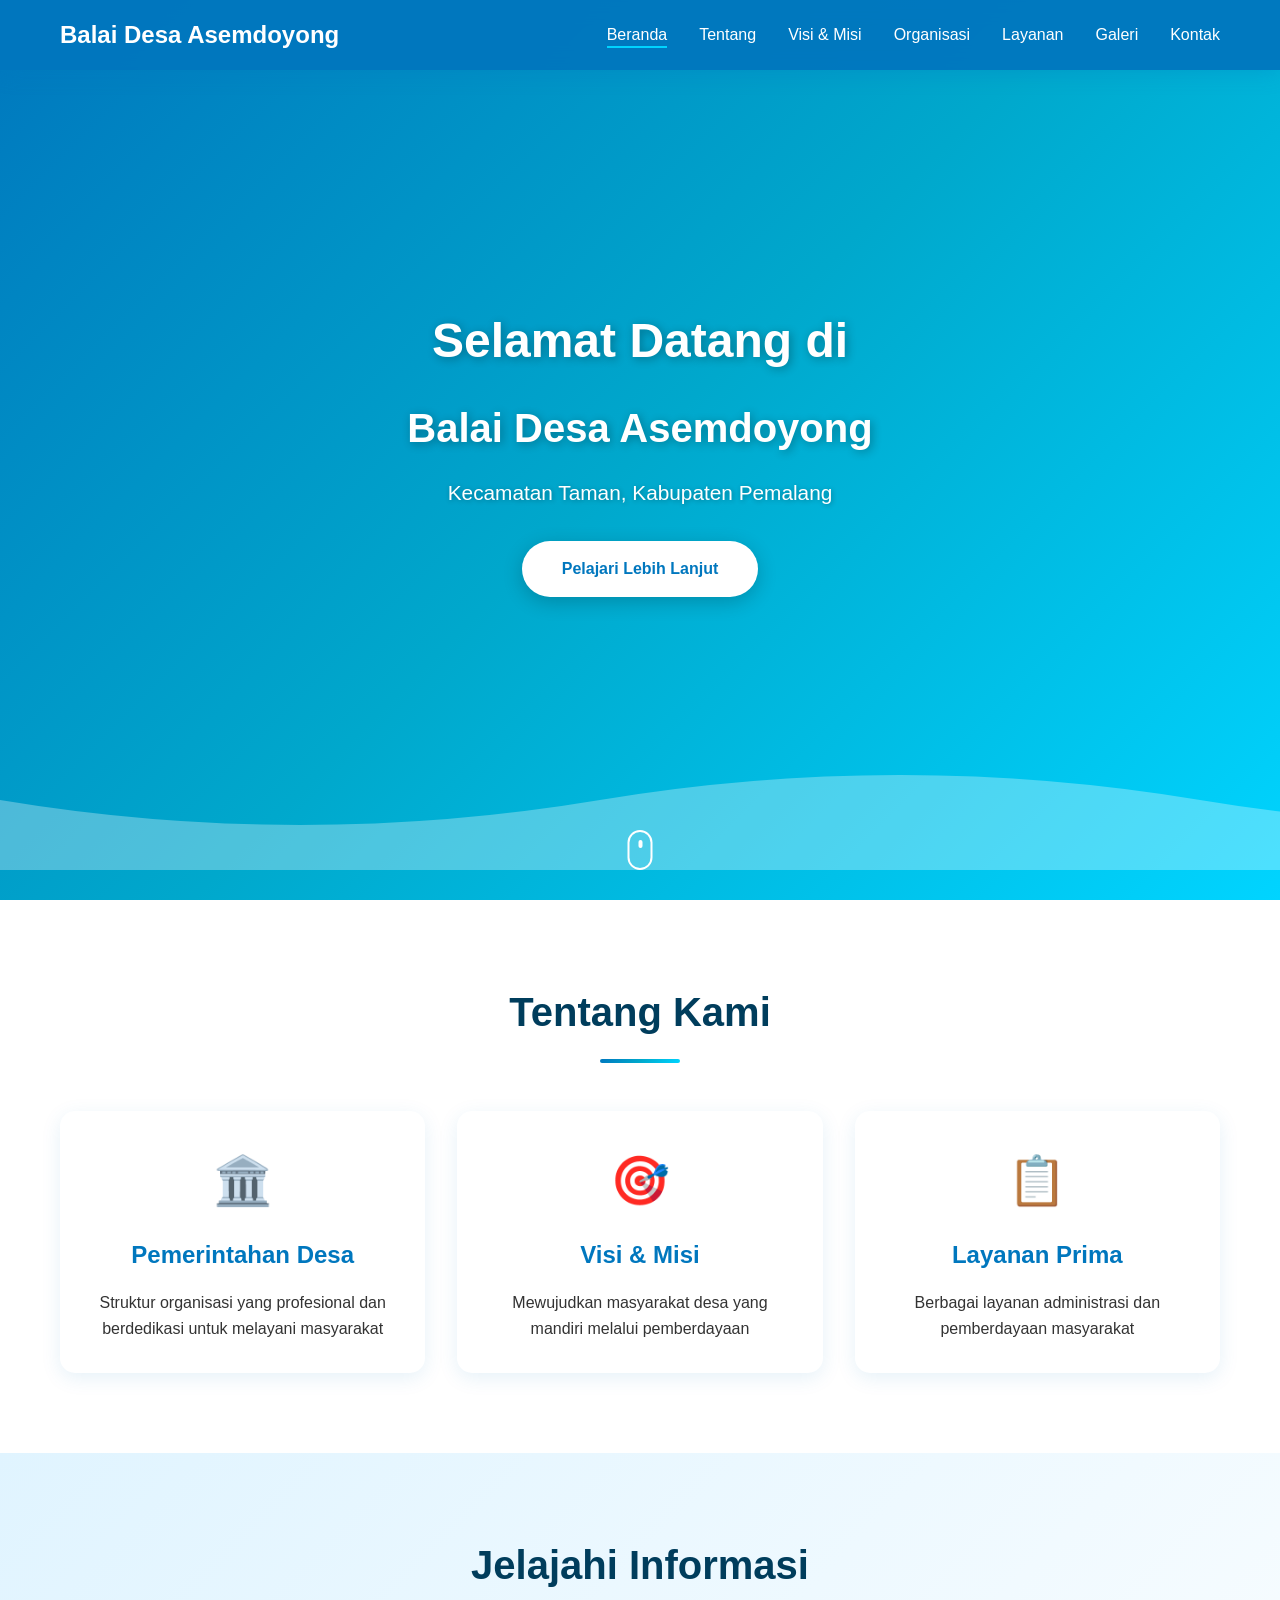
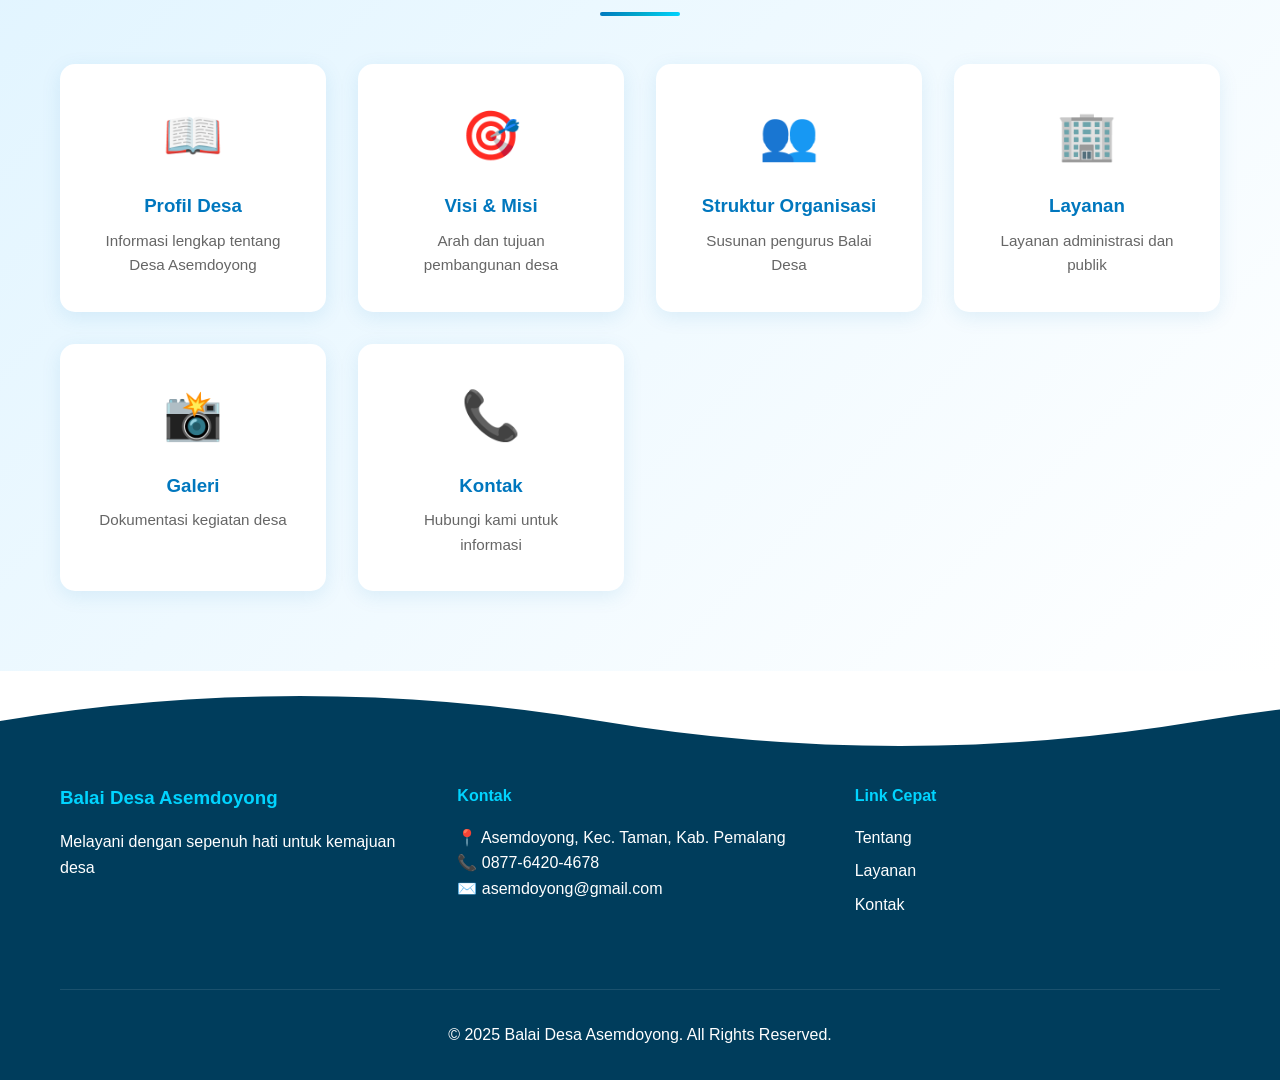
==== index.html @ 0c86f4a2 "first commit" ====
<!DOCTYPE html>
<html lang="id">
<head>
    <meta charset="UTF-8">
    <meta name="viewport" content="width=device-width, initial-scale=1.0">
    <title>Balai Desa Asemdoyong</title>
    <link rel="stylesheet" href="assets/css/style.css">
</head>
<body>
    <!-- Navbar -->
    <nav class="navbar">
        <div class="container">
            <div class="nav-brand">
                <h2>Balai Desa Asemdoyong</h2>
            </div>
            <button class="nav-toggle" id="navToggle">
                <span></span>
                <span></span>
                <span></span>
            </button>
            <ul class="nav-menu" id="navMenu">
                <li><a href="index.html" class="active">Beranda</a></li>
                <li><a href="pages/about.html">Tentang</a></li>
                <li><a href="pages/visi-misi.html">Visi & Misi</a></li>
                <li><a href="pages/organisasi.html">Organisasi</a></li>
                <li><a href="pages/layanan.html">Layanan</a></li>
                <li><a href="pages/galeri.html">Galeri</a></li>
                <li><a href="pages/kontak.html">Kontak</a></li>
            </ul>
        </div>
    </nav>

    <!-- Hero Section -->
    <section class="hero">
        <div class="wave-bg"></div>
        <div class="bubbles">
            <div class="bubble"></div>
            <div class="bubble"></div>
            <div class="bubble"></div>
            <div class="bubble"></div>
            <div class="bubble"></div>
            <div class="bubble"></div>
        </div>
        <div class="hero-content">
            <h1 class="fade-in">Selamat Datang di</h1>
            <h2 class="fade-in-delay">Balai Desa Asemdoyong</h2>
            <p class="fade-in-delay-2">Kecamatan Taman, Kabupaten Pemalang</p>
            <a href="pages/about.html" class="btn-primary fade-in-delay-3">Pelajari Lebih Lanjut</a>
        </div>
        <div class="scroll-indicator">
            <div class="mouse"></div>
        </div>
    </section>

    <!-- Highlight Section -->
    <section class="highlight">
        <div class="container">
            <h2 class="section-title">Tentang Kami</h2>
            <div class="highlight-grid">
                <div class="highlight-card">
                    <div class="icon">🏛️</div>
                    <h3>Pemerintahan Desa</h3>
                    <p>Struktur organisasi yang profesional dan berdedikasi untuk melayani masyarakat</p>
                </div>
                <div class="highlight-card">
                    <div class="icon">🎯</div>
                    <h3>Visi & Misi</h3>
                    <p>Mewujudkan masyarakat desa yang mandiri melalui pemberdayaan</p>
                </div>
                <div class="highlight-card">
                    <div class="icon">📋</div>
                    <h3>Layanan Prima</h3>
                    <p>Berbagai layanan administrasi dan pemberdayaan masyarakat</p>
                </div>
            </div>
        </div>
    </section>

    <!-- Menu Section -->
    <section class="menu-section">
        <div class="container">
            <h2 class="section-title">Jelajahi Informasi</h2>
            <div class="menu-grid">
                <a href="pages/about.html" class="menu-card">
                    <div class="menu-icon">📖</div>
                    <h3>Profil Desa</h3>
                    <p>Informasi lengkap tentang Desa Asemdoyong</p>
                </a>
                <a href="pages/visi-misi.html" class="menu-card">
                    <div class="menu-icon">🎯</div>
                    <h3>Visi & Misi</h3>
                    <p>Arah dan tujuan pembangunan desa</p>
                </a>
                <a href="pages/organisasi.html" class="menu-card">
                    <div class="menu-icon">👥</div>
                    <h3>Struktur Organisasi</h3>
                    <p>Susunan pengurus Balai Desa</p>
                </a>
                <a href="pages/layanan.html" class="menu-card">
                    <div class="menu-icon">🏢</div>
                    <h3>Layanan</h3>
                    <p>Layanan administrasi dan publik</p>
                </a>
                <a href="pages/galeri.html" class="menu-card">
                    <div class="menu-icon">📸</div>
                    <h3>Galeri</h3>
                    <p>Dokumentasi kegiatan desa</p>
                </a>
                <a href="pages/kontak.html" class="menu-card">
                    <div class="menu-icon">📞</div>
                    <h3>Kontak</h3>
                    <p>Hubungi kami untuk informasi</p>
                </a>
            </div>
        </div>
    </section>

    <!-- Footer -->
    <footer class="footer">
        <div class="wave-footer"></div>
        <div class="container">
            <div class="footer-content">
                <div class="footer-section">
                    <h3>Balai Desa Asemdoyong</h3>
                    <p>Melayani dengan sepenuh hati untuk kemajuan desa</p>
                </div>
                <div class="footer-section">
                    <h4>Kontak</h4>
                    <p>📍 Asemdoyong, Kec. Taman, Kab. Pemalang</p>
                    <p>📞 0877-6420-4678</p>
                    <p>✉️ asemdoyong@gmail.com</p>
                </div>
                <div class="footer-section">
                    <h4>Link Cepat</h4>
                    <ul>
                        <li><a href="pages/about.html">Tentang</a></li>
                        <li><a href="pages/layanan.html">Layanan</a></li>
                        <li><a href="pages/kontak.html">Kontak</a></li>
                    </ul>
                </div>
            </div>
            <div class="footer-bottom">
                <p>&copy; 2025 Balai Desa Asemdoyong. All Rights Reserved.</p>
            </div>
        </div>
    </footer>

    <script src="assets/js/script.js"></script>
</body>
</html>
---- assets/css/style.css ----
/* Reset & Base */
* {
    margin: 0;
    padding: 0;
    box-sizing: border-box;
}

:root {
    --primary: #0077be;
    --secondary: #00a8cc;
    --accent: #00d4ff;
    --dark: #003d5c;
    --light: #e0f4ff;
    --white: #ffffff;
    --gradient: linear-gradient(135deg, #0077be 0%, #00a8cc 50%, #00d4ff 100%);
}

body {
    font-family: 'Segoe UI', Tahoma, Geneva, Verdana, sans-serif;
    color: #333;
    overflow-x: hidden;
    line-height: 1.6;
}

.container {
    max-width: 1200px;
    margin: 0 auto;
    padding: 0 20px;
}

/* Navbar */
.navbar {
    position: fixed;
    top: 0;
    width: 100%;
    background: rgba(0, 119, 190, 0.95);
    backdrop-filter: blur(10px);
    z-index: 1000;
    box-shadow: 0 2px 20px rgba(0, 119, 190, 0.3);
}

.navbar .container {
    display: flex;
    justify-content: space-between;
    align-items: center;
    padding: 1rem 20px;
}

.nav-brand h2 {
    color: var(--white);
    font-size: 1.5rem;
}

.nav-menu {
    display: flex;
    list-style: none;
    gap: 2rem;
}

.nav-menu a {
    color: var(--white);
    text-decoration: none;
    font-weight: 500;
    transition: all 0.3s;
    position: relative;
}

.nav-menu a::after {
    content: '';
    position: absolute;
    bottom: -5px;
    left: 0;
    width: 0;
    height: 2px;
    background: var(--accent);
    transition: width 0.3s;
}

.nav-menu a:hover::after,
.nav-menu a.active::after {
    width: 100%;
}

.nav-toggle {
    display: none;
    flex-direction: column;
    gap: 5px;
    background: none;
    border: none;
    cursor: pointer;
}

.nav-toggle span {
    width: 25px;
    height: 3px;
    background: var(--white);
    transition: 0.3s;
}

/* Hero Section */
.hero {
    height: 100vh;
    background: var(--gradient);
    position: relative;
    display: flex;
    align-items: center;
    justify-content: center;
    overflow: hidden;
}

.wave-bg {
    position: absolute;
    bottom: 0;
    width: 100%;
    height: 150px;
    background: url('data:image/svg+xml,<svg xmlns="http://www.w3.org/2000/svg" viewBox="0 0 1200 120"><path d="M0,50 Q300,100 600,50 T1200,50 L1200,120 L0,120 Z" fill="%23ffffff" opacity="0.3"/></svg>') repeat-x;
    background-size: 1200px 120px;
    animation: wave 15s linear infinite;
}

@keyframes wave {
    0% { background-position: 0 0; }
    100% { background-position: 1200px 0; }
}

.bubbles {
    position: absolute;
    width: 100%;
    height: 100%;
    overflow: hidden;
}

.bubble {
    position: absolute;
    bottom: -100px;
    background: rgba(255, 255, 255, 0.2);
    border-radius: 50%;
    animation: rise 15s infinite ease-in;
}

.bubble:nth-child(1) {
    width: 40px;
    height: 40px;
    left: 10%;
    animation-duration: 12s;
    animation-delay: 0s;
}

.bubble:nth-child(2) {
    width: 60px;
    height: 60px;
    left: 25%;
    animation-duration: 14s;
    animation-delay: 2s;
}

.bubble:nth-child(3) {
    width: 30px;
    height: 30px;
    left: 45%;
    animation-duration: 10s;
    animation-delay: 4s;
}

.bubble:nth-child(4) {
    width: 50px;
    height: 50px;
    left: 65%;
    animation-duration: 16s;
    animation-delay: 1s;
}

.bubble:nth-child(5) {
    width: 35px;
    height: 35px;
    left: 80%;
    animation-duration: 13s;
    animation-delay: 3s;
}

.bubble:nth-child(6) {
    width: 45px;
    height: 45px;
    left: 90%;
    animation-duration: 11s;
    animation-delay: 5s;
}

@keyframes rise {
    0% {
        bottom: -100px;
        transform: translateX(0);
    }
    50% {
        transform: translateX(100px);
    }
    100% {
        bottom: 110vh;
        transform: translateX(-100px);
    }
}

.hero-content {
    text-align: center;
    color: var(--white);
    z-index: 10;
    padding: 20px;
}

.hero-content h1 {
    font-size: 3rem;
    margin-bottom: 1rem;
    text-shadow: 2px 2px 10px rgba(0, 0, 0, 0.3);
}

.hero-content h2 {
    font-size: 2.5rem;
    margin-bottom: 1rem;
    text-shadow: 2px 2px 10px rgba(0, 0, 0, 0.3);
}

.hero-content p {
    font-size: 1.3rem;
    margin-bottom: 2rem;
    text-shadow: 1px 1px 5px rgba(0, 0, 0, 0.3);
}

.btn-primary {
    display: inline-block;
    padding: 15px 40px;
    background: var(--white);
    color: var(--primary);
    text-decoration: none;
    border-radius: 50px;
    font-weight: 600;
    transition: all 0.3s;
    box-shadow: 0 5px 20px rgba(0, 0, 0, 0.2);
}

.btn-primary:hover {
    transform: translateY(-3px);
    box-shadow: 0 8px 30px rgba(0, 0, 0, 0.3);
}

.scroll-indicator {
    position: absolute;
    bottom: 30px;
    left: 50%;
    transform: translateX(-50%);
}

.mouse {
    width: 25px;
    height: 40px;
    border: 2px solid var(--white);
    border-radius: 15px;
    position: relative;
}

.mouse::before {
    content: '';
    width: 4px;
    height: 8px;
    background: var(--white);
    position: absolute;
    top: 8px;
    left: 50%;
    transform: translateX(-50%);
    border-radius: 2px;
    animation: scroll 2s infinite;
}

@keyframes scroll {
    0%, 100% { top: 8px; opacity: 1; }
    50% { top: 20px; opacity: 0.5; }
}

/* Animations */
.fade-in {
    animation: fadeIn 1s ease-in;
}

.fade-in-delay {
    animation: fadeIn 1s ease-in 0.3s both;
}

.fade-in-delay-2 {
    animation: fadeIn 1s ease-in 0.6s both;
}

.fade-in-delay-3 {
    animation: fadeIn 1s ease-in 0.9s both;
}

@keyframes fadeIn {
    from {
        opacity: 0;
        transform: translateY(20px);
    }
    to {
        opacity: 1;
        transform: translateY(0);
    }
}

/* Sections */
.highlight, .menu-section {
    padding: 80px 0;
}

.section-title {
    text-align: center;
    font-size: 2.5rem;
    color: var(--dark);
    margin-bottom: 3rem;
    position: relative;
}

.section-title::after {
    content: '';
    display: block;
    width: 80px;
    height: 4px;
    background: var(--gradient);
    margin: 15px auto 0;
    border-radius: 2px;
}

.highlight-grid {
    display: grid;
    grid-template-columns: repeat(auto-fit, minmax(280px, 1fr));
    gap: 2rem;
}

.highlight-card {
    background: var(--white);
    padding: 2rem;
    border-radius: 15px;
    box-shadow: 0 5px 20px rgba(0, 119, 190, 0.1);
    transition: all 0.3s;
    text-align: center;
}

.highlight-card:hover {
    transform: translateY(-10px);
    box-shadow: 0 10px 40px rgba(0, 119, 190, 0.2);
}

.highlight-card .icon {
    font-size: 3rem;
    margin-bottom: 1rem;
}

.highlight-card h3 {
    color: var(--primary);
    margin-bottom: 1rem;
    font-size: 1.5rem;
}

/* Menu Section */
.menu-section {
    background: linear-gradient(135deg, #e0f4ff 0%, #ffffff 100%);
}

.menu-grid {
    display: grid;
    grid-template-columns: repeat(auto-fit, minmax(250px, 1fr));
    gap: 2rem;
}

.menu-card {
    background: var(--white);
    padding: 2rem;
    border-radius: 15px;
    text-align: center;
    text-decoration: none;
    color: inherit;
    box-shadow: 0 5px 20px rgba(0, 119, 190, 0.1);
    transition: all 0.3s;
    border: 2px solid transparent;
}

.menu-card:hover {
    transform: translateY(-10px);
    box-shadow: 0 10px 40px rgba(0, 119, 190, 0.2);
    border-color: var(--secondary);
}

.menu-icon {
    font-size: 3rem;
    margin-bottom: 1rem;
}

.menu-card h3 {
    color: var(--primary);
    margin-bottom: 0.5rem;
}

.menu-card p {
    color: #666;
    font-size: 0.95rem;
}

/* Footer */
.footer {
    background: var(--dark);
    color: var(--white);
    position: relative;
    padding-top: 80px;
}

.wave-footer {
    position: absolute;
    top: 0;
    width: 100%;
    height: 80px;
    background: url('data:image/svg+xml,<svg xmlns="http://www.w3.org/2000/svg" viewBox="0 0 1200 120"><path d="M0,50 Q300,0 600,50 T1200,50 L1200,0 L0,0 Z" fill="%23ffffff"/></svg>') repeat-x;
    background-size: 1200px 120px;
}

.footer-content {
    display: grid;
    grid-template-columns: repeat(auto-fit, minmax(250px, 1fr));
    gap: 2rem;
    padding: 2rem 0;
}

.footer-section h3, .footer-section h4 {
    margin-bottom: 1rem;
    color: var(--accent);
}

.footer-section ul {
    list-style: none;
}

.footer-section ul li {
    margin-bottom: 0.5rem;
}

.footer-section a {
    color: var(--white);
    text-decoration: none;
    transition: 0.3s;
}

.footer-section a:hover {
    color: var(--accent);
}

.footer-bottom {
    text-align: center;
    padding: 2rem 0;
    border-top: 1px solid rgba(255, 255, 255, 0.1);
    margin-top: 2rem;
}

/* Content Pages */
.page-header {
    background: var(--gradient);
    color: var(--white);
    padding: 120px 0 60px;
    text-align: center;
    position: relative;
    overflow: hidden;
}

.page-header::before {
    content: '';
    position: absolute;
    bottom: 0;
    width: 100%;
    height: 80px;
    background: url('data:image/svg+xml,<svg xmlns="http://www.w3.org/2000/svg" viewBox="0 0 1200 120"><path d="M0,50 Q300,100 600,50 T1200,50 L1200,120 L0,120 Z" fill="%23ffffff"/></svg>') repeat-x;
    background-size: 1200px 120px;
}

.page-header h1 {
    font-size: 3rem;
    margin-bottom: 1rem;
    position: relative;
    z-index: 1;
}

.page-content {
    padding: 60px 0;
}

.info-grid {
    display: grid;
    grid-template-columns: repeat(auto-fit, minmax(280px, 1fr));
    gap: 2rem;
    margin-top: 2rem;
}

.info-card {
    background: var(--white);
    padding: 2rem;
    border-radius: 15px;
    box-shadow: 0 5px 20px rgba(0, 119, 190, 0.1);
}

.info-card h3 {
    color: var(--primary);
    margin-bottom: 1rem;
}

/* Struktur Organisasi */
.org-tree {
    display: flex;
    flex-direction: column;
    gap: 2rem;
    margin-top: 2rem;
}

.org-level {
    display: flex;
    flex-wrap: wrap;
    justify-content: center;
    gap: 2rem;
}

.org-card {
    background: var(--white);
    padding: 1.5rem;
    border-radius: 15px;
    box-shadow: 0 5px 20px rgba(0, 119, 190, 0.1);
    text-align: center;
    min-width: 200px;
    border: 2px solid var(--secondary);
    transition: 0.3s;
}

.org-card:hover {
    transform: translateY(-5px);
    box-shadow: 0 10px 30px rgba(0, 119, 190, 0.2);
}

.org-card .position {
    color: var(--primary);
    font-weight: 600;
    margin-bottom: 0.5rem;
}

.org-card .name {
    font-size: 1.1rem;
    font-weight: 500;
}

/* Galeri */
.gallery-grid {
    display: grid;
    grid-template-columns: repeat(auto-fit, minmax(250px, 1fr));
    gap: 1.5rem;
    margin-top: 2rem;
}

.gallery-item {
    position: relative;
    border-radius: 15px;
    overflow: hidden;
    padding-bottom: 100%;
    background: var(--light);
    box-shadow: 0 5px 20px rgba(0, 119, 190, 0.1);
}

.gallery-item img {
    position: absolute;
    width: 100%;
    height: 100%;
    object-fit: cover;
    transition: 0.3s;
}

.gallery-item:hover img {
    transform: scale(1.1);
}

/* Kontak */
.contact-grid {
    display: grid;
    grid-template-columns: repeat(auto-fit, minmax(300px, 1fr));
    gap: 2rem;
    margin-top: 2rem;
}

.contact-info {
    background: var(--white);
    padding: 2rem;
    border-radius: 15px;
    box-shadow: 0 5px 20px rgba(0, 119, 190, 0.1);
}

.contact-info .info-item {
    display: flex;
    align-items: center;
    gap: 1rem;
    margin-bottom: 1.5rem;
}

.contact-info .icon {
    font-size: 2rem;
}

.map-container {
    border-radius: 15px;
    overflow: hidden;
    box-shadow: 0 5px 20px rgba(0, 119, 190, 0.1);
}

.map-container iframe {
    width: 100%;
    height: 400px;
    border: none;
}

/* Responsive */
@media (max-width: 768px) {
    .nav-menu {
        position: fixed;
        left: -100%;
        top: 70px;
        flex-direction: column;
        background: var(--primary);
        width: 100%;
        text-align: center;
        transition: 0.3s;
        box-shadow: 0 10px 27px rgba(0, 0, 0, 0.05);
        padding: 2rem 0;
    }

    .nav-menu.active {
        left: 0;
    }

    .nav-toggle {
        display: flex;
    }

    .hero-content h1 {
        font-size: 2rem;
    }

    .hero-content h2 {
        font-size: 1.5rem;
    }

    .hero-content p {
        font-size: 1rem;
    }

    .section-title {
        font-size: 2rem;
    }

    .page-header h1 {
        font-size: 2rem;
    }
}
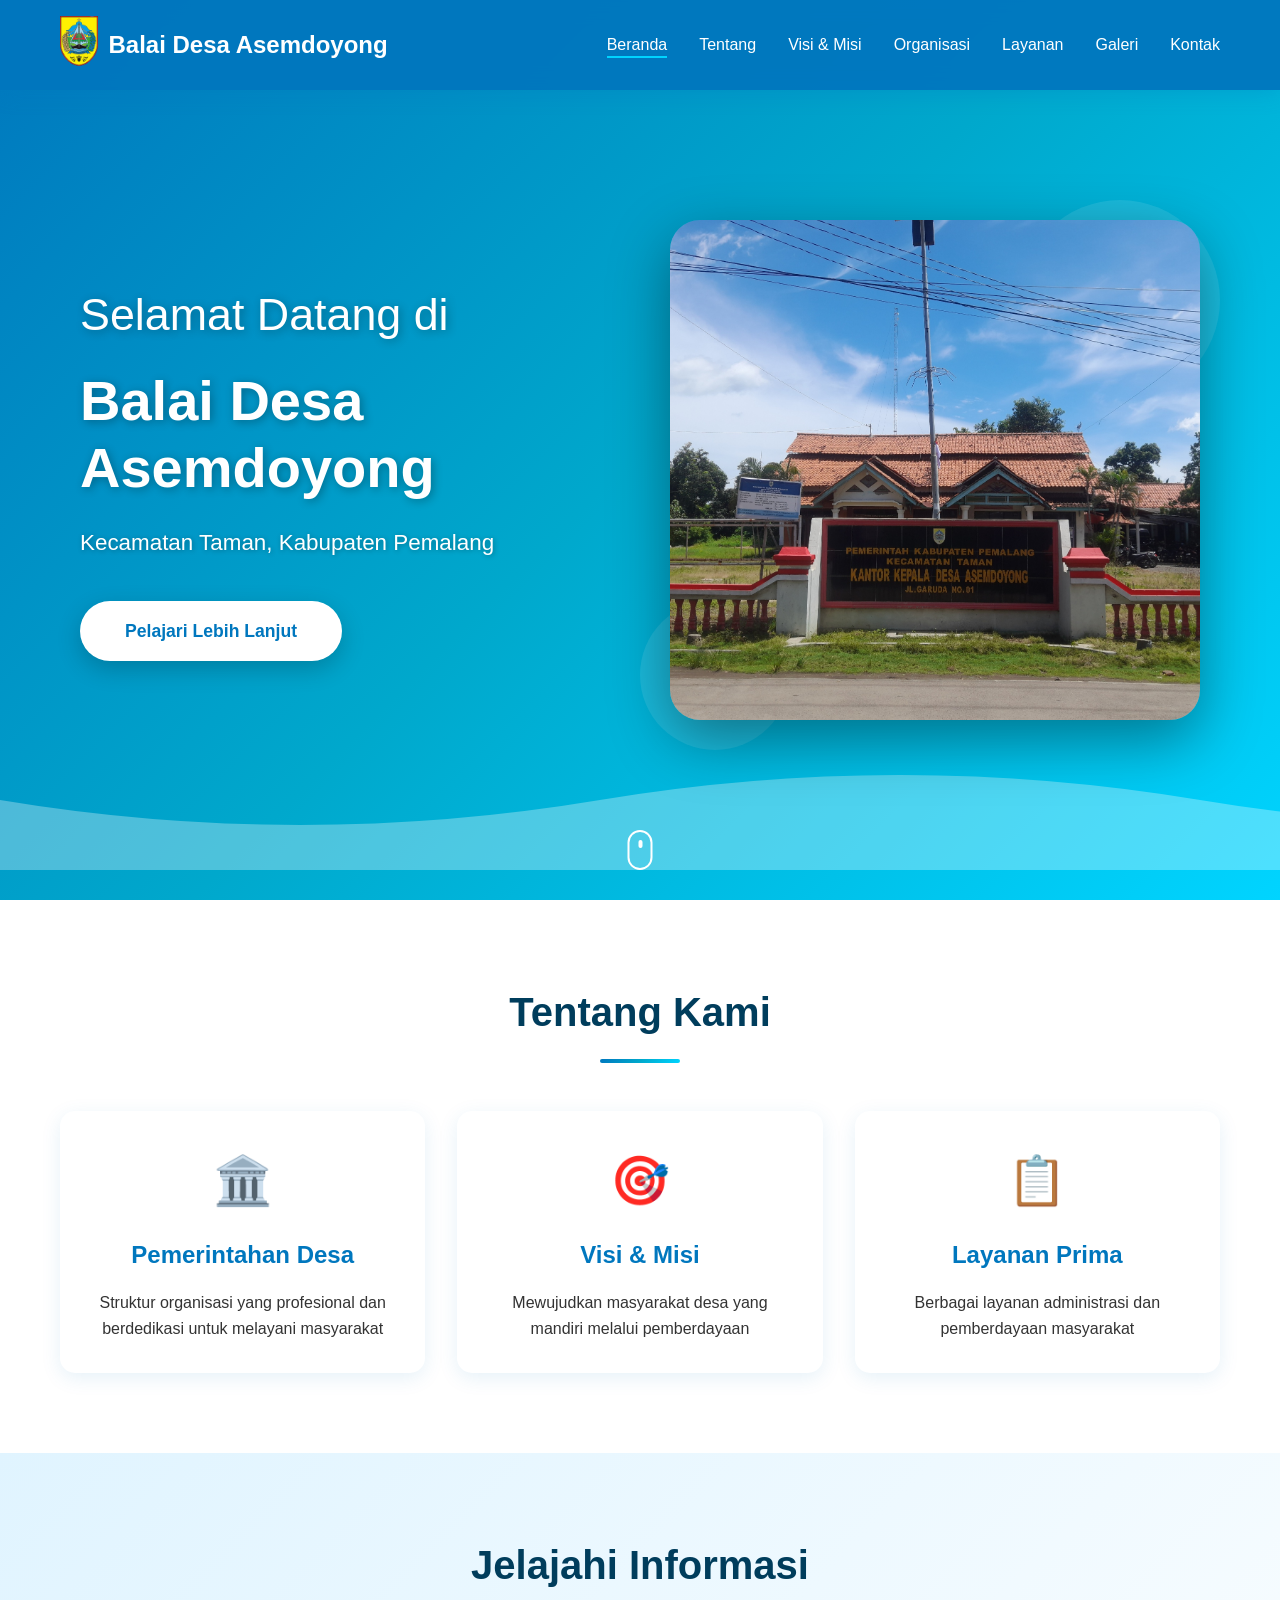
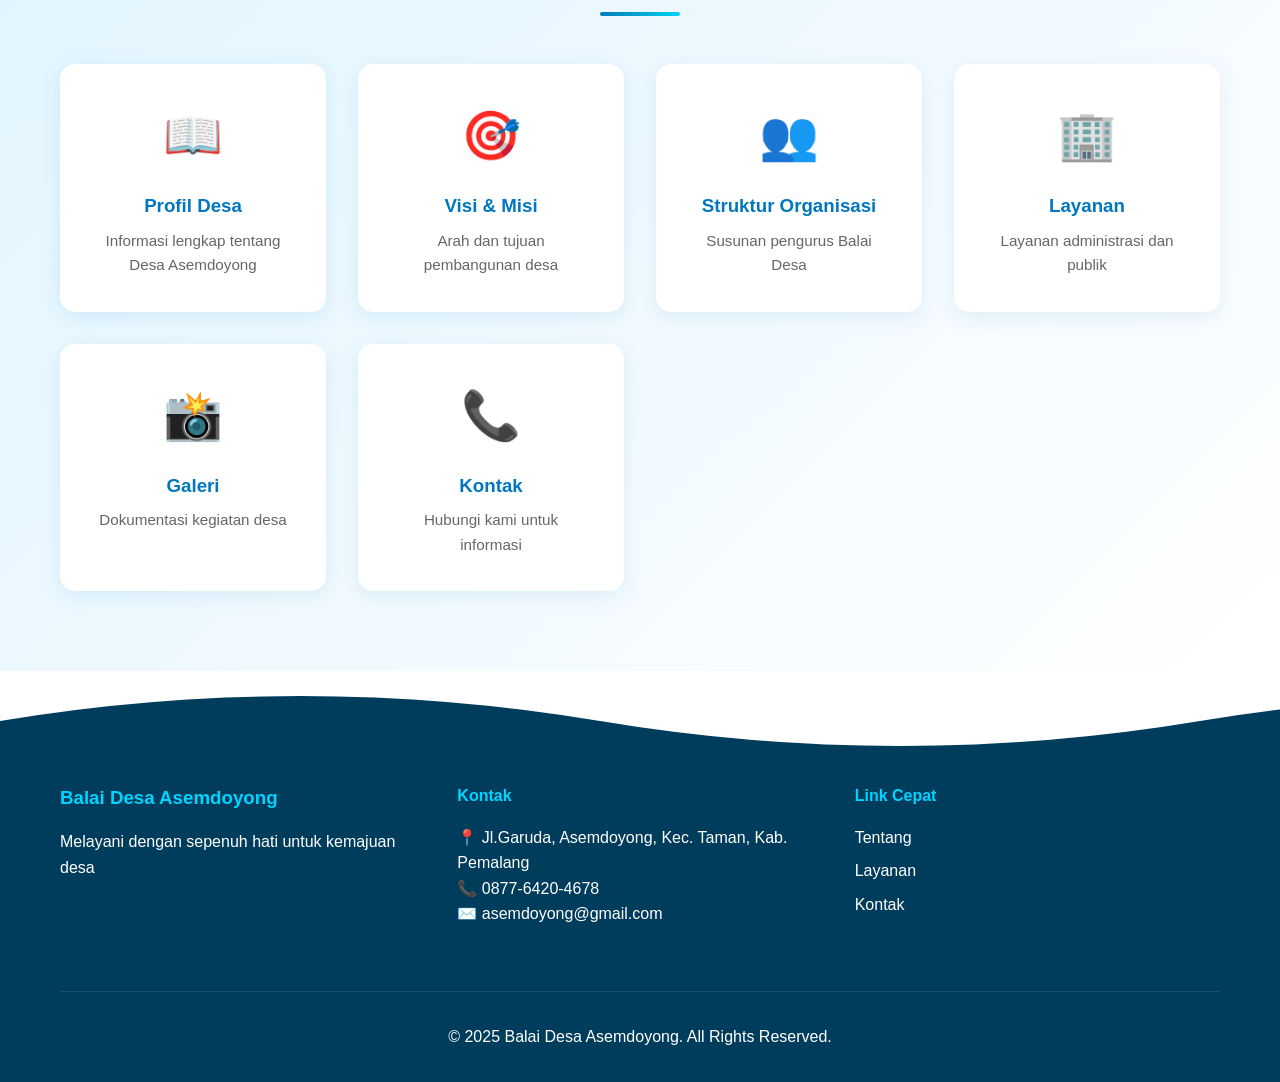
==== commit aa5eda0c: "Update project" ====
--- a/index.html
+++ b/index.html
@@ -11,6 +11,8 @@
     <nav class="navbar">
         <div class="container">
             <div class="nav-brand">
+               <a href="index.html">
+    <img src="assets/img/logo1.png" alt="Logo Desa" class="logo"></a>
                 <h2>Balai Desa Asemdoyong</h2>
             </div>
             <button class="nav-toggle" id="navToggle">
@@ -31,7 +33,20 @@
     </nav>
 
     <!-- Hero Section -->
-    <section class="hero">
+    <div class="hero">
+        <div class="hero-inner">
+            <div class="hero-content">
+                <h1 class="fade-in">Selamat Datang di</h1>
+                <h2 class="fade-in-delay">Balai Desa Asemdoyong</h2>
+                <p class="fade-in-delay-2">Kecamatan Taman, Kabupaten Pemalang</p>
+                <a href="pages/about.html" class="btn-primary fade-in-delay-3">Pelajari Lebih Lanjut</a>
+            </div>
+
+            <div class="hero-image fade-in-delay-2">
+                <img src="assets/img/kantor.jpg" alt="Kantor Desa Asemdoyong">
+            </div>
+        </div>
+
         <div class="wave-bg"></div>
         <div class="bubbles">
             <div class="bubble"></div>
@@ -41,16 +56,11 @@
             <div class="bubble"></div>
             <div class="bubble"></div>
         </div>
-        <div class="hero-content">
-            <h1 class="fade-in">Selamat Datang di</h1>
-            <h2 class="fade-in-delay">Balai Desa Asemdoyong</h2>
-            <p class="fade-in-delay-2">Kecamatan Taman, Kabupaten Pemalang</p>
-            <a href="pages/about.html" class="btn-primary fade-in-delay-3">Pelajari Lebih Lanjut</a>
-        </div>
+
         <div class="scroll-indicator">
             <div class="mouse"></div>
         </div>
-    </section>
+    </div>
 
     <!-- Highlight Section -->
     <section class="highlight">
@@ -126,7 +136,7 @@
                 </div>
                 <div class="footer-section">
                     <h4>Kontak</h4>
-                    <p>📍 Asemdoyong, Kec. Taman, Kab. Pemalang</p>
+                    <p>📍 Jl.Garuda, Asemdoyong, Kec. Taman, Kab. Pemalang</p>
                     <p>📞 0877-6420-4678</p>
                     <p>✉️ asemdoyong@gmail.com</p>
                 </div>
--- a/assets/css/style.css
+++ b/assets/css/style.css
@@ -46,6 +46,17 @@
     padding: 1rem 20px;
 }
 
+.nav-brand {
+    display: flex;
+    align-items: center;
+    gap: 10px;
+}
+
+.logo {
+    height: 50px;
+    width: auto;
+}
+
 .nav-brand h2 {
     color: var(--white);
     font-size: 1.5rem;
@@ -99,13 +110,134 @@
 
 /* Hero Section */
 .hero {
-    height: 100vh;
+    min-height: 100vh;
     background: var(--gradient);
     position: relative;
     display: flex;
     align-items: center;
     justify-content: center;
     overflow: hidden;
+    padding: 120px 0 80px;
+}
+
+.hero-inner {
+    width: 100%;
+    max-width: 1200px;
+    margin: 0 auto;
+    padding: 0 40px;
+    display: grid;
+    grid-template-columns: 1fr 1fr;
+    gap: 60px;
+    align-items: center;
+    position: relative;
+    z-index: 10;
+}
+
+.hero-content {
+    text-align: left;
+    color: var(--white);
+}
+
+.hero-content h1 {
+    font-size: 2.8rem;
+    margin-bottom: 1rem;
+    text-shadow: 2px 2px 10px rgba(0, 0, 0, 0.3);
+    font-weight: 300;
+}
+
+.hero-content h2 {
+    font-size: 3.5rem;
+    margin-bottom: 1.5rem;
+    text-shadow: 2px 2px 10px rgba(0, 0, 0, 0.3);
+    font-weight: 700;
+    line-height: 1.2;
+}
+
+.hero-content p {
+    font-size: 1.4rem;
+    margin-bottom: 2.5rem;
+    text-shadow: 1px 1px 5px rgba(0, 0, 0, 0.3);
+    opacity: 0.95;
+}
+
+.btn-primary {
+    display: inline-block;
+    padding: 16px 45px;
+    background: var(--white);
+    color: var(--primary);
+    text-decoration: none;
+    border-radius: 50px;
+    font-weight: 600;
+    font-size: 1.1rem;
+    transition: all 0.3s;
+    box-shadow: 0 8px 25px rgba(0, 0, 0, 0.2);
+}
+
+.btn-primary:hover {
+    transform: translateY(-3px);
+    box-shadow: 0 12px 35px rgba(0, 0, 0, 0.3);
+    background: var(--light);
+}
+
+.hero-image {
+    position: relative;
+    width: 100%;
+    height: 500px;
+}
+
+.hero-image img {
+    width: 100%;
+    height: 100%;
+    object-fit: cover;
+    border-radius: 30px;
+    box-shadow: 0 20px 60px rgba(0, 0, 0, 0.4);
+    animation: float 6s ease-in-out infinite;
+}
+
+.hero-image::before {
+    content: '';
+    position: absolute;
+    top: -20px;
+    right: -20px;
+    width: 200px;
+    height: 200px;
+    background: rgba(255, 255, 255, 0.1);
+    border-radius: 50%;
+    z-index: -1;
+    animation: pulse 4s ease-in-out infinite;
+}
+
+.hero-image::after {
+    content: '';
+    position: absolute;
+    bottom: -30px;
+    left: -30px;
+    width: 150px;
+    height: 150px;
+    background: rgba(255, 255, 255, 0.1);
+    border-radius: 50%;
+    z-index: -1;
+    animation: pulse 4s ease-in-out infinite 2s;
+}
+
+@keyframes float {
+    0%, 100% {
+        transform: translateY(0px);
+    }
+    50% {
+        transform: translateY(-20px);
+    }
+}
+
+@keyframes pulse {
+    0%, 100% {
+        transform: scale(1);
+        opacity: 0.5;
+    }
+    50% {
+        transform: scale(1.1);
+        opacity: 0.8;
+    }
 }
 
 .wave-bg {
@@ -200,53 +332,12 @@
     }
 }
 
-.hero-content {
-    text-align: center;
-    color: var(--white);
-    z-index: 10;
-    padding: 20px;
-}
-
-.hero-content h1 {
-    font-size: 3rem;
-    margin-bottom: 1rem;
-    text-shadow: 2px 2px 10px rgba(0, 0, 0, 0.3);
-}
-
-.hero-content h2 {
-    font-size: 2.5rem;
-    margin-bottom: 1rem;
-    text-shadow: 2px 2px 10px rgba(0, 0, 0, 0.3);
-}
-
-.hero-content p {
-    font-size: 1.3rem;
-    margin-bottom: 2rem;
-    text-shadow: 1px 1px 5px rgba(0, 0, 0, 0.3);
-}
-
-.btn-primary {
-    display: inline-block;
-    padding: 15px 40px;
-    background: var(--white);
-    color: var(--primary);
-    text-decoration: none;
-    border-radius: 50px;
-    font-weight: 600;
-    transition: all 0.3s;
-    box-shadow: 0 5px 20px rgba(0, 0, 0, 0.2);
-}
-
-.btn-primary:hover {
-    transform: translateY(-3px);
-    box-shadow: 0 8px 30px rgba(0, 0, 0, 0.3);
-}
-
 .scroll-indicator {
     position: absolute;
     bottom: 30px;
     left: 50%;
     transform: translateX(-50%);
+    z-index: 10;
 }
 
 .mouse {
@@ -615,6 +706,25 @@
 }
 
 /* Responsive */
+@media (max-width: 1024px) {
+    .hero-inner {
+        gap: 40px;
+        padding: 0 30px;
+    }
+
+    .hero-content h1 {
+        font-size: 2.2rem;
+    }
+
+    .hero-content h2 {
+        font-size: 2.8rem;
+    }
+
+    .hero-image {
+        height: 400px;
+    }
+}
+
 @media (max-width: 768px) {
     .nav-menu {
         position: fixed;
@@ -637,16 +747,30 @@
         display: flex;
     }
 
+    .hero-inner {
+        grid-template-columns: 1fr;
+        gap: 40px;
+        padding: 0 20px;
+    }
+
+    .hero-content {
+        text-align: center;
+    }
+
     .hero-content h1 {
-        font-size: 2rem;
+        font-size: 1.8rem;
     }
 
     .hero-content h2 {
-        font-size: 1.5rem;
+        font-size: 2.2rem;
     }
 
     .hero-content p {
-        font-size: 1rem;
+        font-size: 1.1rem;
+    }
+
+    .hero-image {
+        height: 350px;
     }
 
     .section-title {
